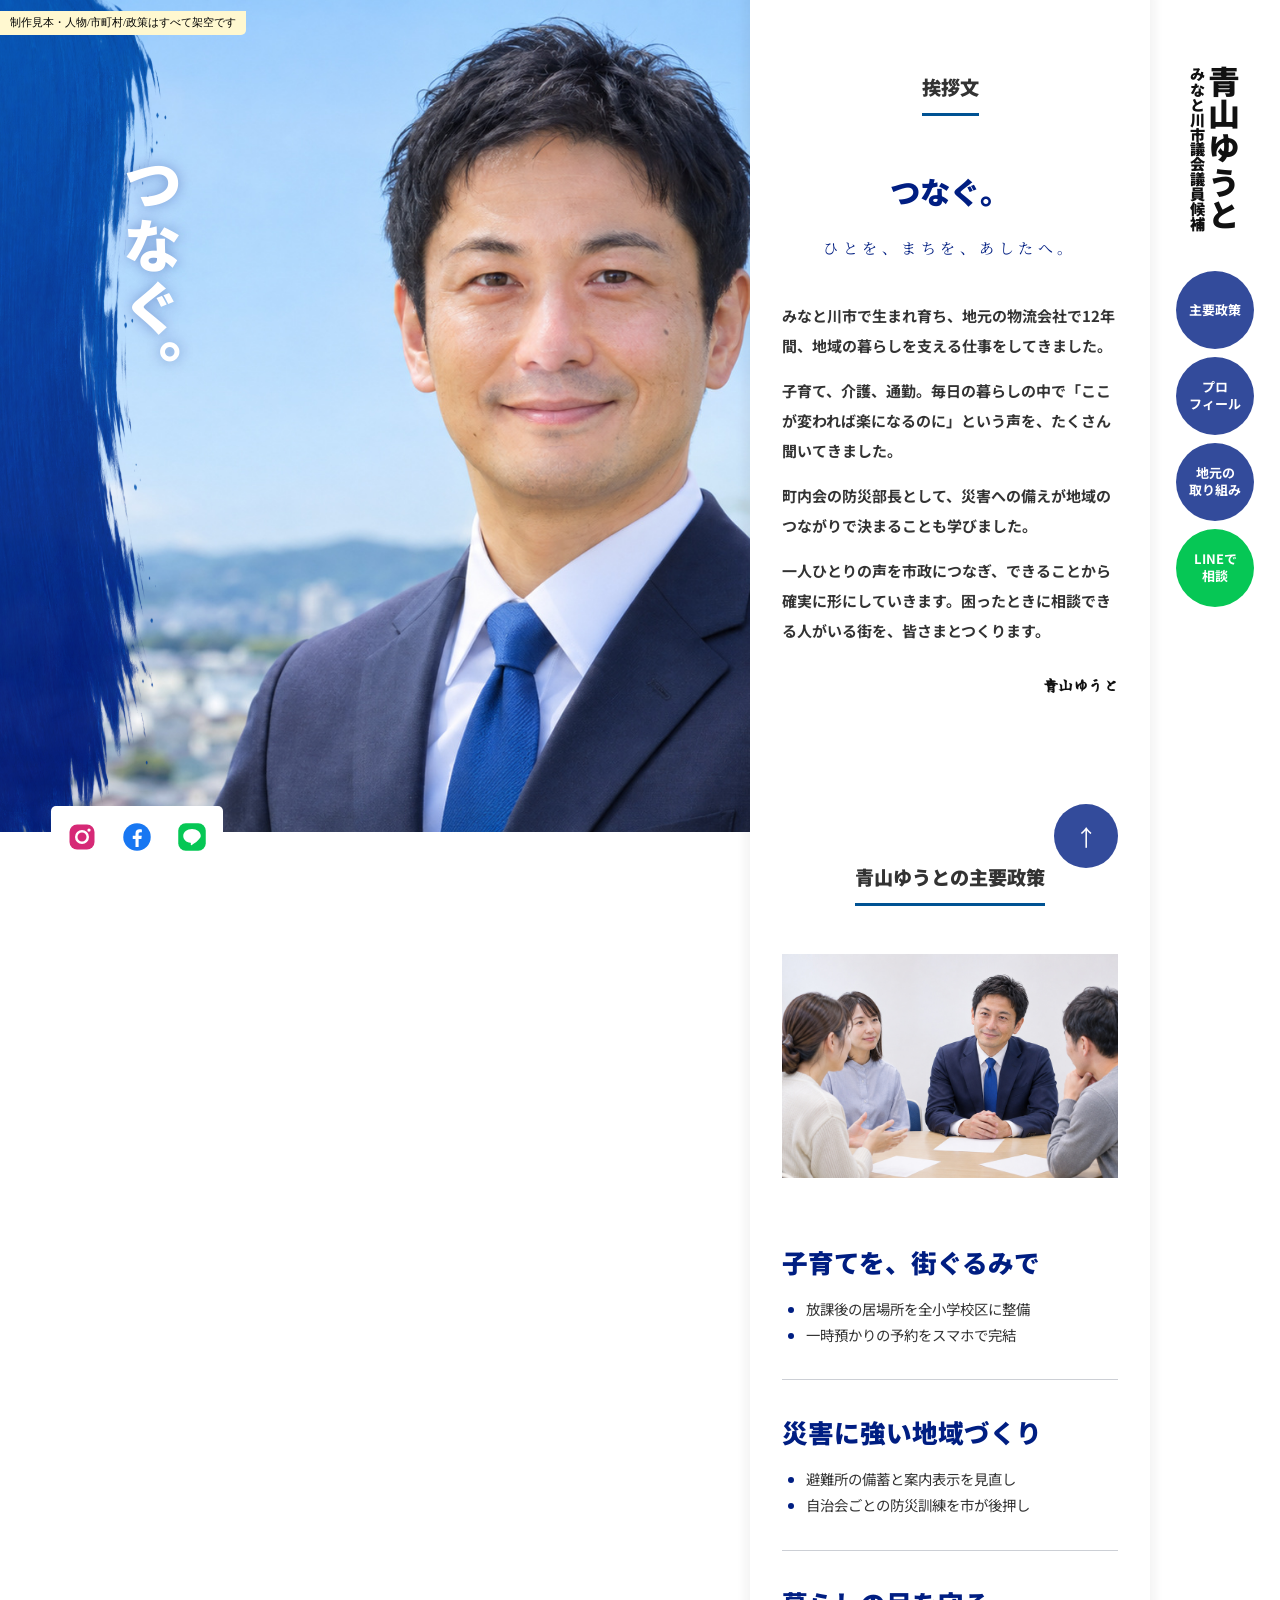
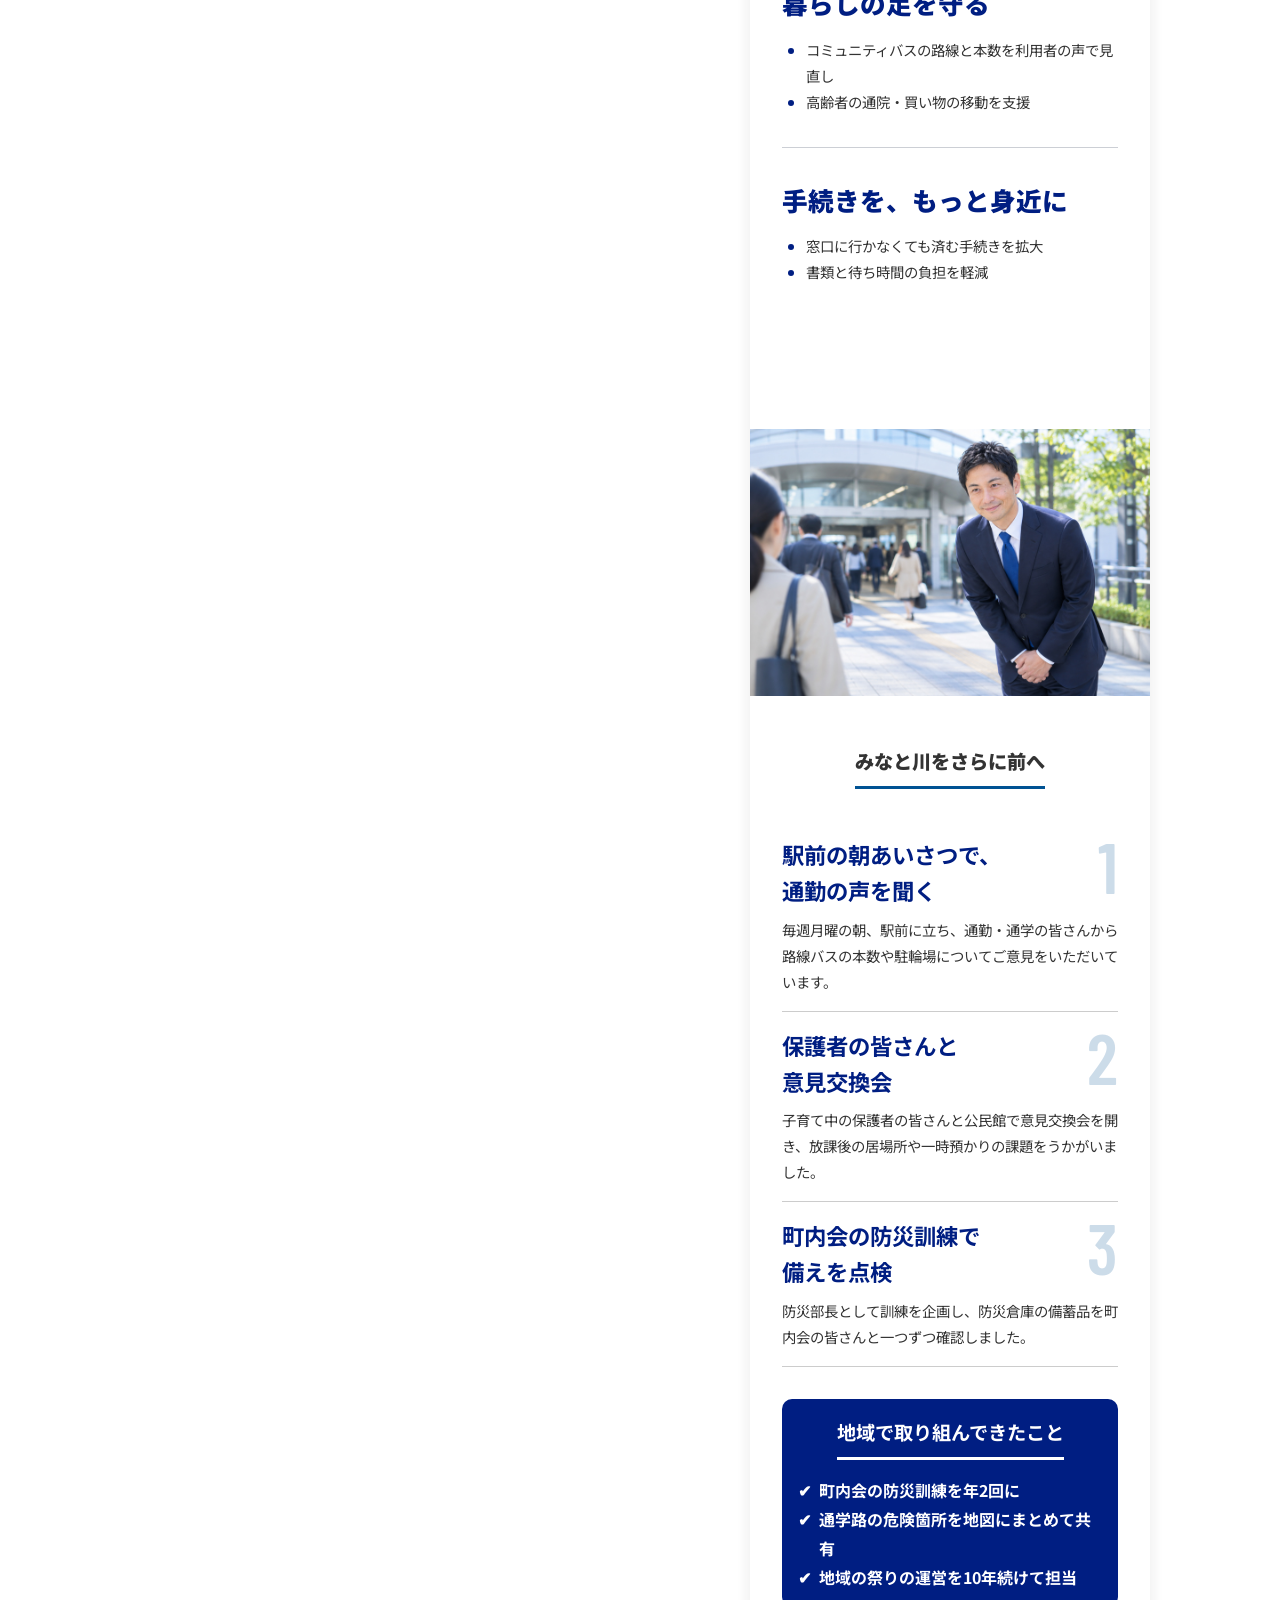
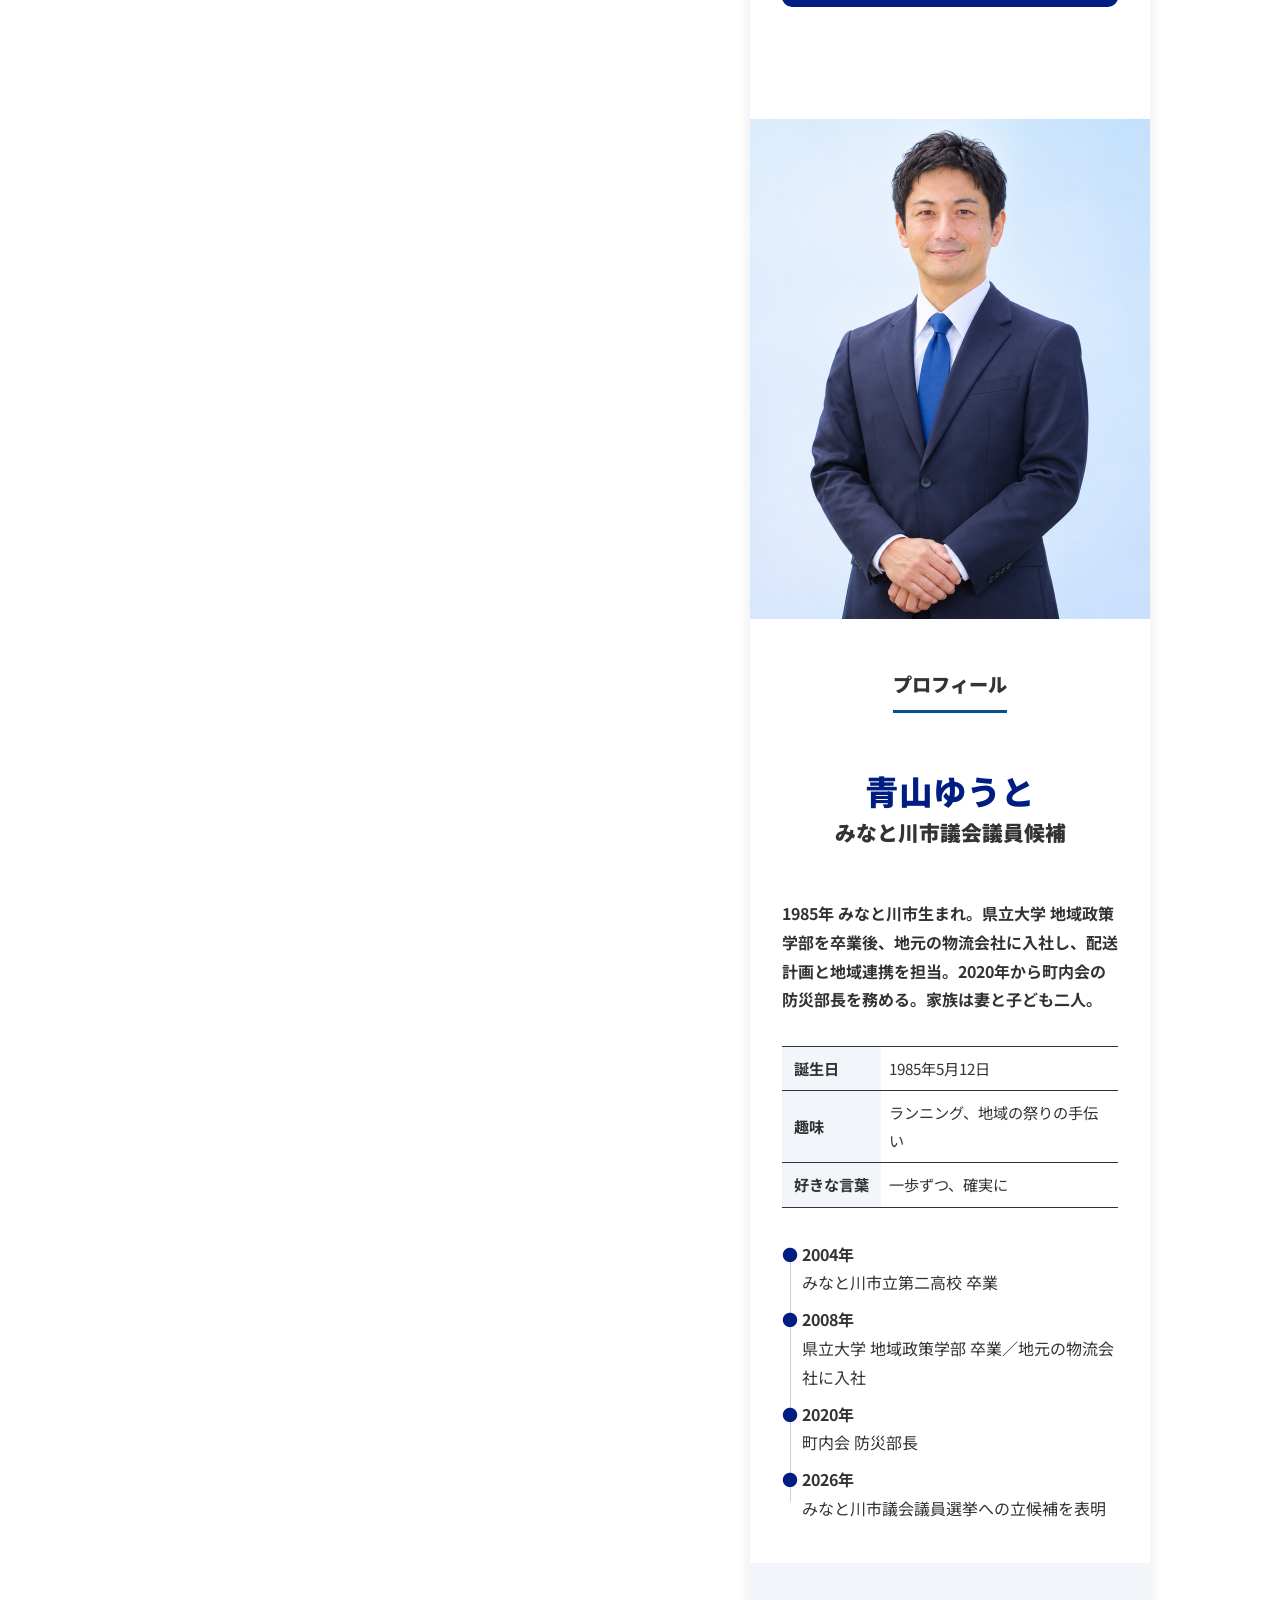
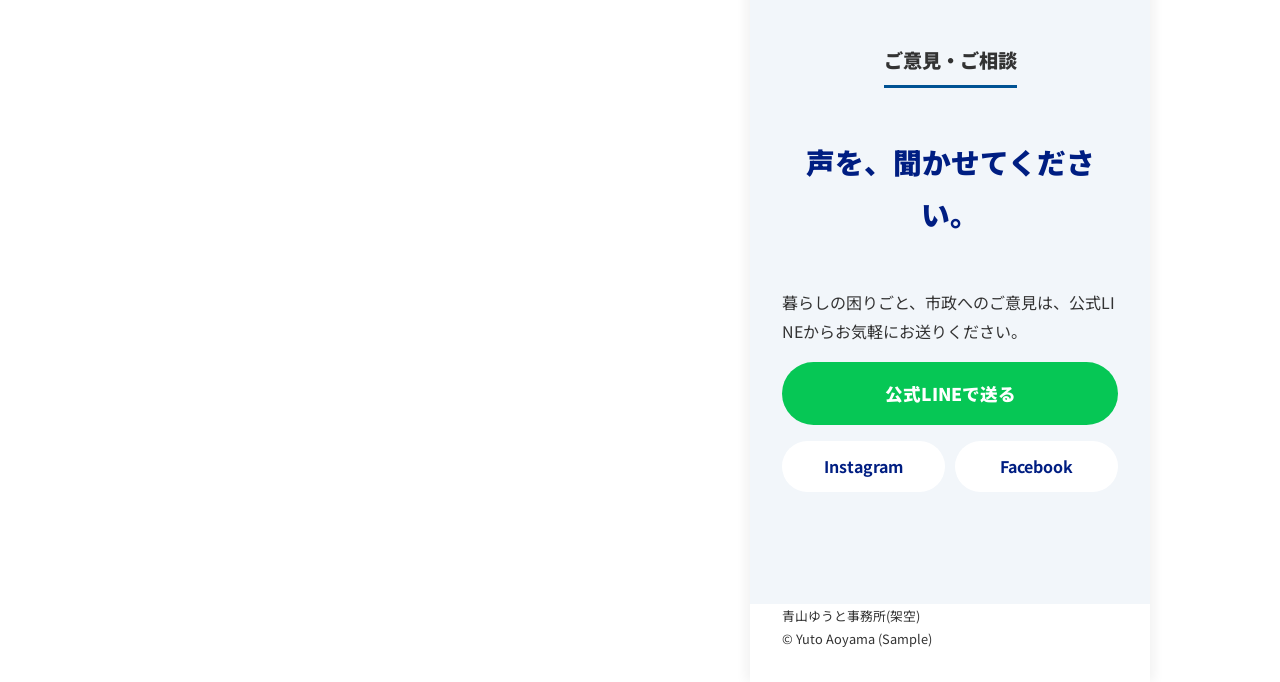
==== r/index.html @ 30dee4bd "Add files via upload" ====
<!doctype html>
<html lang="ja">
<head>
<meta charset="utf-8">
<meta name="viewport" content="width=device-width,initial-scale=1">
<title>青山ゆうと 公式サイト(制作見本)</title>
<link href="https://fonts.googleapis.com/css2?family=Barlow+Condensed:wght@600&family=Noto+Sans+JP:wght@400;700;900&family=Noto+Serif+JP:wght@700&family=Yuji+Syuku&display=swap" rel="stylesheet">
<style>
/* 参考サイトの実測値をそのまま使用 */
:root{--basecolor:rgba(0,30,130,1);--subcolor2:rgba(0,95,180,1);--line:#333;--text:#333}
html,body{margin:0;padding:0;scroll-behavior:smooth}
body *{box-sizing:border-box;position:relative;line-height:1.8}
img{max-width:100%;display:block;height:auto}
a{color:inherit;transition:.3s}
ul{padding-left:1.5rem}
ul li::marker{color:var(--basecolor)}
.sample{position:fixed;left:0;top:0;z-index:50;font-size:11px;background:#fff8d0;padding:2px 10px;border-radius:0 0 5px 0}
#container{width:100%;display:flex;flex-wrap:nowrap;font-family:"Noto Sans JP",sans-serif;color:var(--text);background:#fff;word-break:break-all}
/* 背景:写真+筆の跡+縦書きスローガン(固定) */
.bgbox{z-index:0;width:100%;height:100dvh;max-height:65vw;position:fixed;left:0;top:0;overflow:hidden;background:#fff}
.bgbox .photo{position:absolute;left:0;top:0;width:calc(100% - 530px);height:100%;overflow:hidden}
.bgbox .photo>img:first-child{width:100%;height:100%;object-fit:cover;object-position:70% 18%}
.bgbox .brush{position:absolute;left:-3%;top:-3%;height:106%;width:34%;max-width:none;object-fit:fill;opacity:.96}
.bgbox .brush2{left:auto;right:-14%;top:-10%;height:80%;transform:rotate(180deg);opacity:.9}
.bgbox .slogan{position:absolute;left:8%;top:18%;writing-mode:vertical-rl;color:#fff;font-weight:900;font-size:clamp(44px,4.6vw,72px);letter-spacing:.06em;line-height:1.1;text-shadow:0 0 14px rgba(0,30,130,.35)}
#site-header{width:calc(100% - 530px);height:100dvh;order:1}
.snsbt{position:fixed;bottom:2rem;left:4vw;background:#fff;padding:1rem;border-radius:5px;display:flex;gap:1rem 25px;align-items:center;z-index:5}
.snsbt a{display:block;width:30px;height:30px}
.snsbt a:hover{opacity:.6}
.snsbt svg{width:30px;height:30px;display:block}
/* 右の縦メニュー */
#menubox{width:130px;position:fixed;right:0;top:0;height:100%;z-index:10}
#mainmenu{display:flex;flex-direction:column;align-items:center;height:100%;padding:2rem 0 0}
#mainmenu h1{margin:2rem auto;display:flex;flex-direction:row-reverse;gap:2px;font-weight:900;color:#111}
#mainmenu h1 .nm{writing-mode:vertical-rl;font-size:2rem;letter-spacing:.04em;line-height:1}
#mainmenu h1 .pos{writing-mode:vertical-rl;font-size:.95rem;line-height:1.1;padding-top:2px}
#mainmenu ul{list-style:none;margin:0;padding:0 0 2rem}
#mainmenu li{margin-top:.5rem}
#mainmenu li a{display:flex;align-items:center;justify-content:center;text-align:center;border-radius:100px;color:#fff;text-decoration:none;background:rgba(0,30,130,.8);width:6em;height:6em;font-size:13px;font-weight:700;line-height:1.3}
#mainmenu li a:hover{background:rgba(1,60,147,1)}
#mainmenu li a.line{background:#06c755}
/* 中央の本文カラム */
#site-content{background:#fff;width:400px;order:2;box-shadow:5px 0 10px rgba(0,0,0,.05),-5px 0 10px rgba(0,0,0,.05);min-height:calc(100vh + 20px);margin:-10px 0;z-index:3}
section{padding:2rem}
section h1{border-bottom:3px solid #005293;display:block;width:fit-content;font-size:1.2rem;margin:3rem auto;padding:0 0 .5rem;text-align:center;font-weight:900}
section .catch{text-align:center;color:var(--basecolor);font-size:1.9rem;margin:3rem auto;font-weight:900}
section .catch span{font-size:1.3rem;color:var(--text);display:block;margin-top:-.5rem}
.subcatch{text-align:center;color:var(--basecolor);font-family:"Noto Serif JP",serif;letter-spacing:.3em;margin:-2rem auto 2.5rem;font-size:15px}
.message{font-weight:bold;font-size:1.1rem;line-height:2rem;margin:0 auto 3rem}
.message p{font-size:15px;line-height:2;margin:0 0 1em}
.sign{font-family:"Yuji Syuku",serif;font-size:2rem;text-align:right;color:#111;margin-top:1.5rem!important}
.policy h2{font-size:1.6rem;color:var(--basecolor);font-weight:900;text-align:left;margin:0;padding:2rem 0 0;border-top:1px solid rgba(2,17,46,.2);line-height:1.6}
.policy h2:first-of-type{border-top:none}
.policy ul{margin:.8rem 0 2rem}
.policy li{font-size:.9rem}
.fullimg{display:block;margin:5rem auto -2rem;z-index:5}
#area dl{margin:0}
#area dt{font-weight:bold;color:var(--basecolor);font-size:1.4rem;padding-right:3rem;line-height:1.6}
#area dt::before{position:absolute;font-size:4.5rem;font-family:"Barlow Condensed",sans-serif;font-weight:600;line-height:1;color:rgba(0,82,147,.2);right:0;top:-.5rem}
#area dt:nth-of-type(1)::before{content:'1'}#area dt:nth-of-type(2)::before{content:'2'}#area dt:nth-of-type(3)::before{content:'3'}
#area dd{margin:0 auto 1rem;padding:.5rem 0 1rem;border-bottom:1px solid #ccc;font-size:.9rem}
.ymbox{background:var(--basecolor);border-radius:10px;padding:1rem;color:#fff;margin-top:2rem}
.ymbox h2{border-bottom:3px solid #fff;margin:0 auto 1rem;padding:0 0 .5rem;width:fit-content;font-size:1.2rem}
.ymbox ul{list-style:none;margin:0;padding:0}
.ymbox li{font-weight:bold;display:flex;gap:.5rem}
.ymbox li::before{content:'✔';flex:none}
#profile .catch{font-size:2.1rem}
#profile .catch+p{font-weight:bold}
#profile table{margin:2rem auto;border-collapse:collapse;border-bottom:1px solid var(--line);width:100%}
#profile th,#profile td{padding:.5rem;border-top:1px solid var(--line);text-align:left;font-size:.95rem}
#profile th{padding:.5rem .75rem;background:rgba(0,82,147,.05);white-space:nowrap}
#profile dl{margin:0}
#profile dt,#profile dd{padding:0 0 0 1.25em;margin:0}
#profile dt{font-weight:bold}
#profile dd{padding-bottom:.5rem}
#profile dt::before{content:'●';position:absolute;color:var(--basecolor);left:0;top:0;z-index:5}
#profile dt::after,#profile dd::after{content:'';position:absolute;left:.5em;top:.5em;width:1px;height:100%;z-index:2;background:rgba(2,17,46,.2)}
#profile dd:last-of-type::after{display:none}
#contact{background:rgba(0,82,147,.05);margin-bottom:-6rem;padding-bottom:7rem}
#contact .catch{font-size:1.8rem}
.btn-line{display:block;text-align:center;background:#06c755;color:#fff;font-weight:900;text-decoration:none;border-radius:2rem;padding:1rem;font-size:1.1rem}
.sns2{display:flex;gap:10px;margin-top:1rem}
.sns2 a{flex:1;text-align:center;text-decoration:none;font-weight:bold;color:var(--basecolor);background:#fff;border-radius:2rem;padding:.7rem}
footer{padding:2rem;font-size:.8rem}
#pagetop{z-index:10;position:sticky;bottom:2rem;padding:0 2rem;text-align:right}
#pagetop a{width:4rem;height:4rem;display:inline-flex;align-items:center;justify-content:center;background:rgba(0,30,130,.8);border-radius:4rem;color:#fff;text-decoration:none;font-size:1.4rem}
#menubox2{display:none}
@media(max-width:860px){
  #site-header{display:none}
  #site-content{width:calc(100vw - 170px);margin:0 auto 0 0}
  #menubox{width:170px}
  .bgbox .photo{width:100%}
}
@media(max-width:560px){
  #container{display:block}
  #menubox{display:none}
  #menubox2{display:flex;position:absolute;top:0;left:0;width:100%;height:90px;background:#fff;z-index:40;justify-content:space-between;align-items:center;padding:0 1rem}
  #menubox2 .logo{font-weight:900;font-size:1.5rem;color:#111;line-height:1.1}
  #menubox2 .logo small{display:block;font-size:.7rem}
  #ocbt{width:70px;height:70px;border-radius:4rem;background:var(--basecolor);color:#fff;display:flex;flex-direction:column;align-items:center;justify-content:center;gap:4px;font-size:.6rem;text-decoration:none}
  #ocbt i{display:block;width:30px;height:4px;border-radius:3px;background:#fff}
  .bgbox{position:relative;height:100dvh;min-height:640px;max-height:180vw;padding-top:90px}
  .bgbox .photo{position:absolute;top:90px;width:100%;height:calc(100% - 90px)}
  .bgbox .photo>img:first-child{object-position:72% 20%}
  .bgbox .brush{width:44%}
  .bgbox .slogan{top:calc(90px + 6%);left:7%;font-size:56px}
  .snsbt{position:absolute;bottom:2rem;left:2rem;width:calc(100% - 4rem);justify-content:center}
  #site-content{width:100%;margin:0;box-shadow:none}
}
</style>
</head>
<body>
<p class="sample">制作見本・人物/市町村/政策はすべて架空です</p>
<div id="container">
  <div class="bgbox">
    <div class="photo">
      <img src="../img/hero.jpg" alt="">
      <img class="brush" src="../img/brush.png" alt="">
      <p class="slogan">つなぐ。</p>
    </div>
  </div>
  <header id="site-header">
    <div class="snsbt">
      <a href="#" aria-label="Instagram"><svg viewBox="0 0 24 24"><rect x="2" y="2" width="20" height="20" rx="6" fill="#d62976"/><circle cx="12" cy="12" r="4.6" fill="none" stroke="#fff" stroke-width="2"/><circle cx="17.6" cy="6.4" r="1.3" fill="#fff"/></svg></a>
      <a href="#" aria-label="Facebook"><svg viewBox="0 0 24 24"><circle cx="12" cy="12" r="11" fill="#1877f2"/><path d="M13.3 20v-6.4h2.2l.3-2.6h-2.5V9.5c0-.7.2-1.3 1.3-1.3h1.3V5.9c-.6-.1-1.3-.1-1.9-.1-1.9 0-3.2 1.2-3.2 3.3V11H8.6v2.6h2.2V20z" fill="#fff"/></svg></a>
      <a href="#" aria-label="LINE"><svg viewBox="0 0 24 24"><rect x="1" y="1" width="22" height="22" rx="6" fill="#06c755"/><path d="M12 5.5c-4 0-7 2.5-7 5.6 0 2.8 2.4 5.1 5.7 5.5.6.1.4.6.3 1.6 0 .3.3.5.6.3 2.6-1.5 5.4-3.6 6.6-5.5.5-.6.8-1.3.8-1.9 0-3.1-3-5.6-7-5.6z" fill="#fff"/></svg></a>
    </div>
  </header>
  <div id="menubox">
    <nav id="mainmenu">
      <h1><span class="nm">青山ゆうと</span><span class="pos">みなと川市議会議員候補</span></h1>
      <ul>
        <li><a href="#policy">主要政策</a></li>
        <li><a href="#profile">プロ<br>フィール</a></li>
        <li><a href="#area">地元の<br>取り組み</a></li>
        <li><a class="line" href="#contact">LINEで<br>相談</a></li>
      </ul>
    </nav>
  </div>
  <div id="menubox2"><p class="logo"><small>みなと川市議会議員候補</small>青山ゆうと</p><a id="ocbt" href="#policy"><i></i><i></i><i></i>メニュー</a></div>

  <div id="site-content">
    <main>
      <section id="message">
        <h1>挨拶文</h1>
        <p class="catch">つなぐ。</p>
        <p class="subcatch">ひとを、まちを、あしたへ。</p>
        <div class="message">
          <p>みなと川市で生まれ育ち、地元の物流会社で12年間、地域の暮らしを支える仕事をしてきました。</p>
          <p>子育て、介護、通勤。毎日の暮らしの中で「ここが変われば楽になるのに」という声を、たくさん聞いてきました。</p>
          <p>町内会の防災部長として、災害への備えが地域のつながりで決まることも学びました。</p>
          <p>一人ひとりの声を市政につなぎ、できることから確実に形にしていきます。困ったときに相談できる人がいる街を、皆さまとつくります。</p>
          <p class="sign">青山ゆうと</p>
        </div>
      </section>

      <section id="policy" class="policy">
        <h1>青山ゆうとの主要政策</h1>
        <img src="../img/act2.jpg" alt="">
        <div style="margin-top:2rem">
          <h2>子育てを、街ぐるみで</h2>
          <ul><li>放課後の居場所を全小学校区に整備</li><li>一時預かりの予約をスマホで完結</li></ul>
          <h2>災害に強い地域づくり</h2>
          <ul><li>避難所の備蓄と案内表示を見直し</li><li>自治会ごとの防災訓練を市が後押し</li></ul>
          <h2>暮らしの足を守る</h2>
          <ul><li>コミュニティバスの路線と本数を利用者の声で見直し</li><li>高齢者の通院・買い物の移動を支援</li></ul>
          <h2>手続きを、もっと身近に</h2>
          <ul><li>窓口に行かなくても済む手続きを拡大</li><li>書類と待ち時間の負担を軽減</li></ul>
        </div>
      </section>

      <div class="fullimg"><img src="../img/act1.jpg" alt=""></div>
      <section id="area">
        <h1>みなと川をさらに前へ</h1>
        <dl>
          <dt>駅前の朝あいさつで、<br>通勤の声を聞く</dt>
          <dd>毎週月曜の朝、駅前に立ち、通勤・通学の皆さんから路線バスの本数や駐輪場についてご意見をいただいています。</dd>
          <dt>保護者の皆さんと<br>意見交換会</dt>
          <dd>子育て中の保護者の皆さんと公民館で意見交換会を開き、放課後の居場所や一時預かりの課題をうかがいました。</dd>
          <dt>町内会の防災訓練で<br>備えを点検</dt>
          <dd>防災部長として訓練を企画し、防災倉庫の備蓄品を町内会の皆さんと一つずつ確認しました。</dd>
        </dl>
        <div class="ymbox">
          <h2>地域で取り組んできたこと</h2>
          <ul><li>町内会の防災訓練を年2回に</li><li>通学路の危険箇所を地図にまとめて共有</li><li>地域の祭りの運営を10年続けて担当</li></ul>
        </div>
      </section>

      <div class="fullimg"><img src="../img/profile.jpg" alt=""></div>
      <section id="profile">
        <h1>プロフィール</h1>
        <p class="catch">青山ゆうと<span>みなと川市議会議員候補</span></p>
        <p>1985年 みなと川市生まれ。県立大学 地域政策学部を卒業後、地元の物流会社に入社し、配送計画と地域連携を担当。2020年から町内会の防災部長を務める。家族は妻と子ども二人。</p>
        <table>
          <tr><th>誕生日</th><td>1985年5月12日</td></tr>
          <tr><th>趣味</th><td>ランニング、地域の祭りの手伝い</td></tr>
          <tr><th>好きな言葉</th><td>一歩ずつ、確実に</td></tr>
        </table>
        <dl>
          <dt>2004年</dt><dd>みなと川市立第二高校 卒業</dd>
          <dt>2008年</dt><dd>県立大学 地域政策学部 卒業／地元の物流会社に入社</dd>
          <dt>2020年</dt><dd>町内会 防災部長</dd>
          <dt>2026年</dt><dd>みなと川市議会議員選挙への立候補を表明</dd>
        </dl>
      </section>

      <section id="contact">
        <h1>ご意見・ご相談</h1>
        <p class="catch">声を、聞かせてください。</p>
        <p>暮らしの困りごと、市政へのご意見は、公式LINEからお気軽にお送りください。</p>
        <a class="btn-line" href="#">公式LINEで送る</a>
        <div class="sns2"><a href="#">Instagram</a><a href="#">Facebook</a></div>
      </section>
    </main>
    <div id="pagetop"><a href="#container" aria-label="ページの先頭へ">↑</a></div>
    <footer>青山ゆうと事務所(架空)<br>© Yuto Aoyama (Sample)</footer>
  </div>
</div>
</body>
</html>
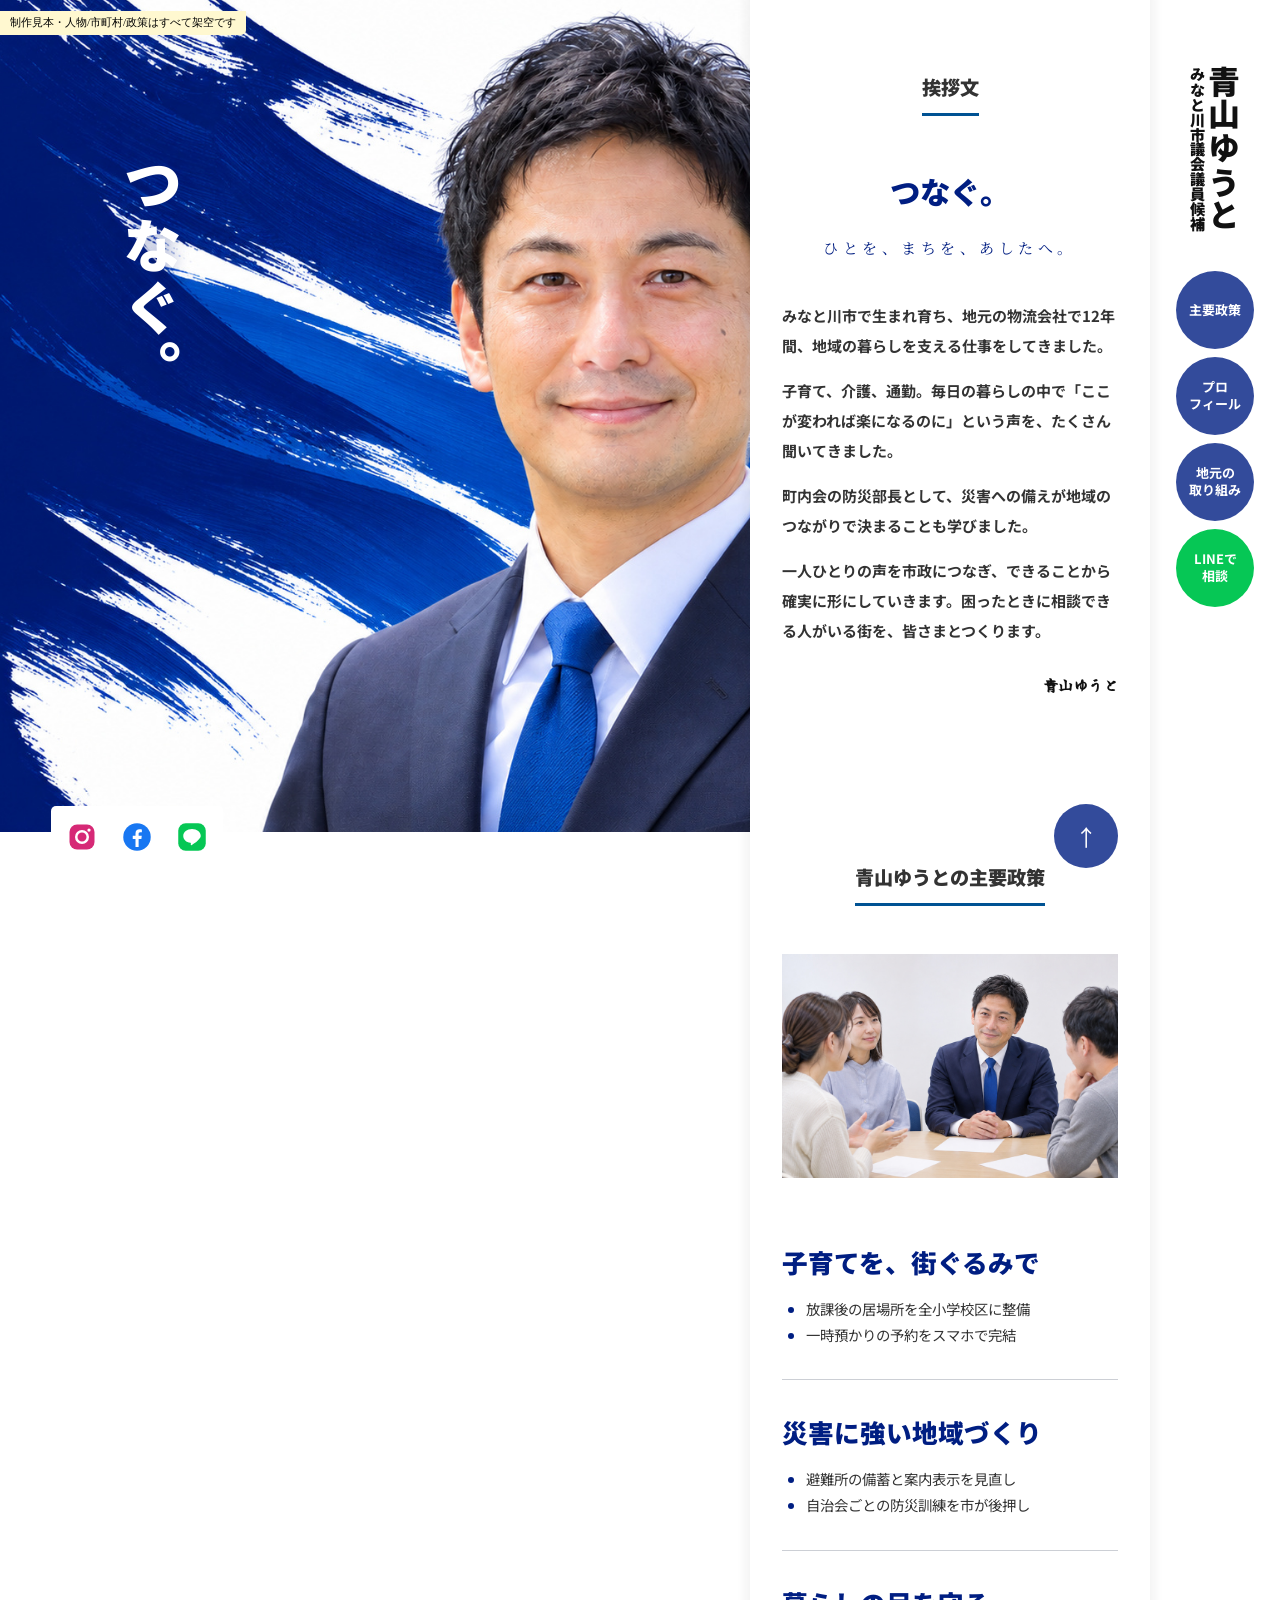
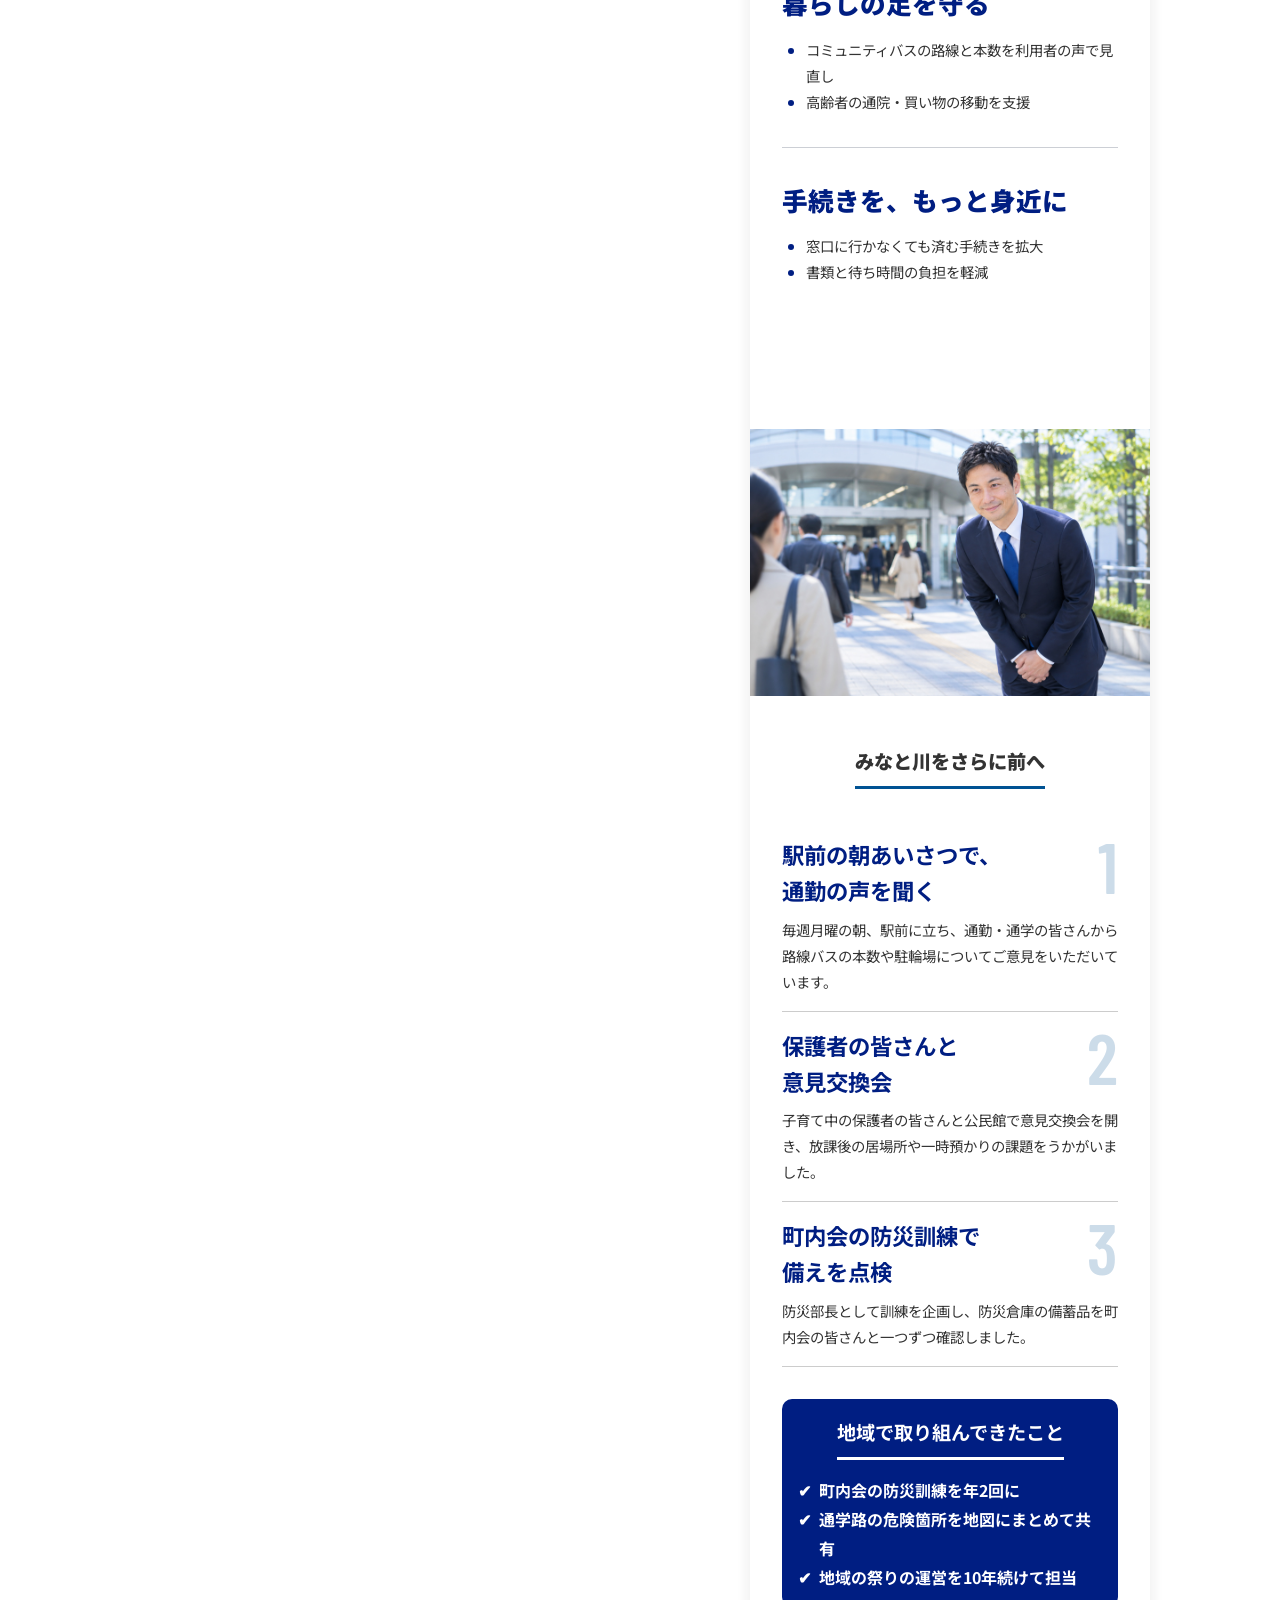
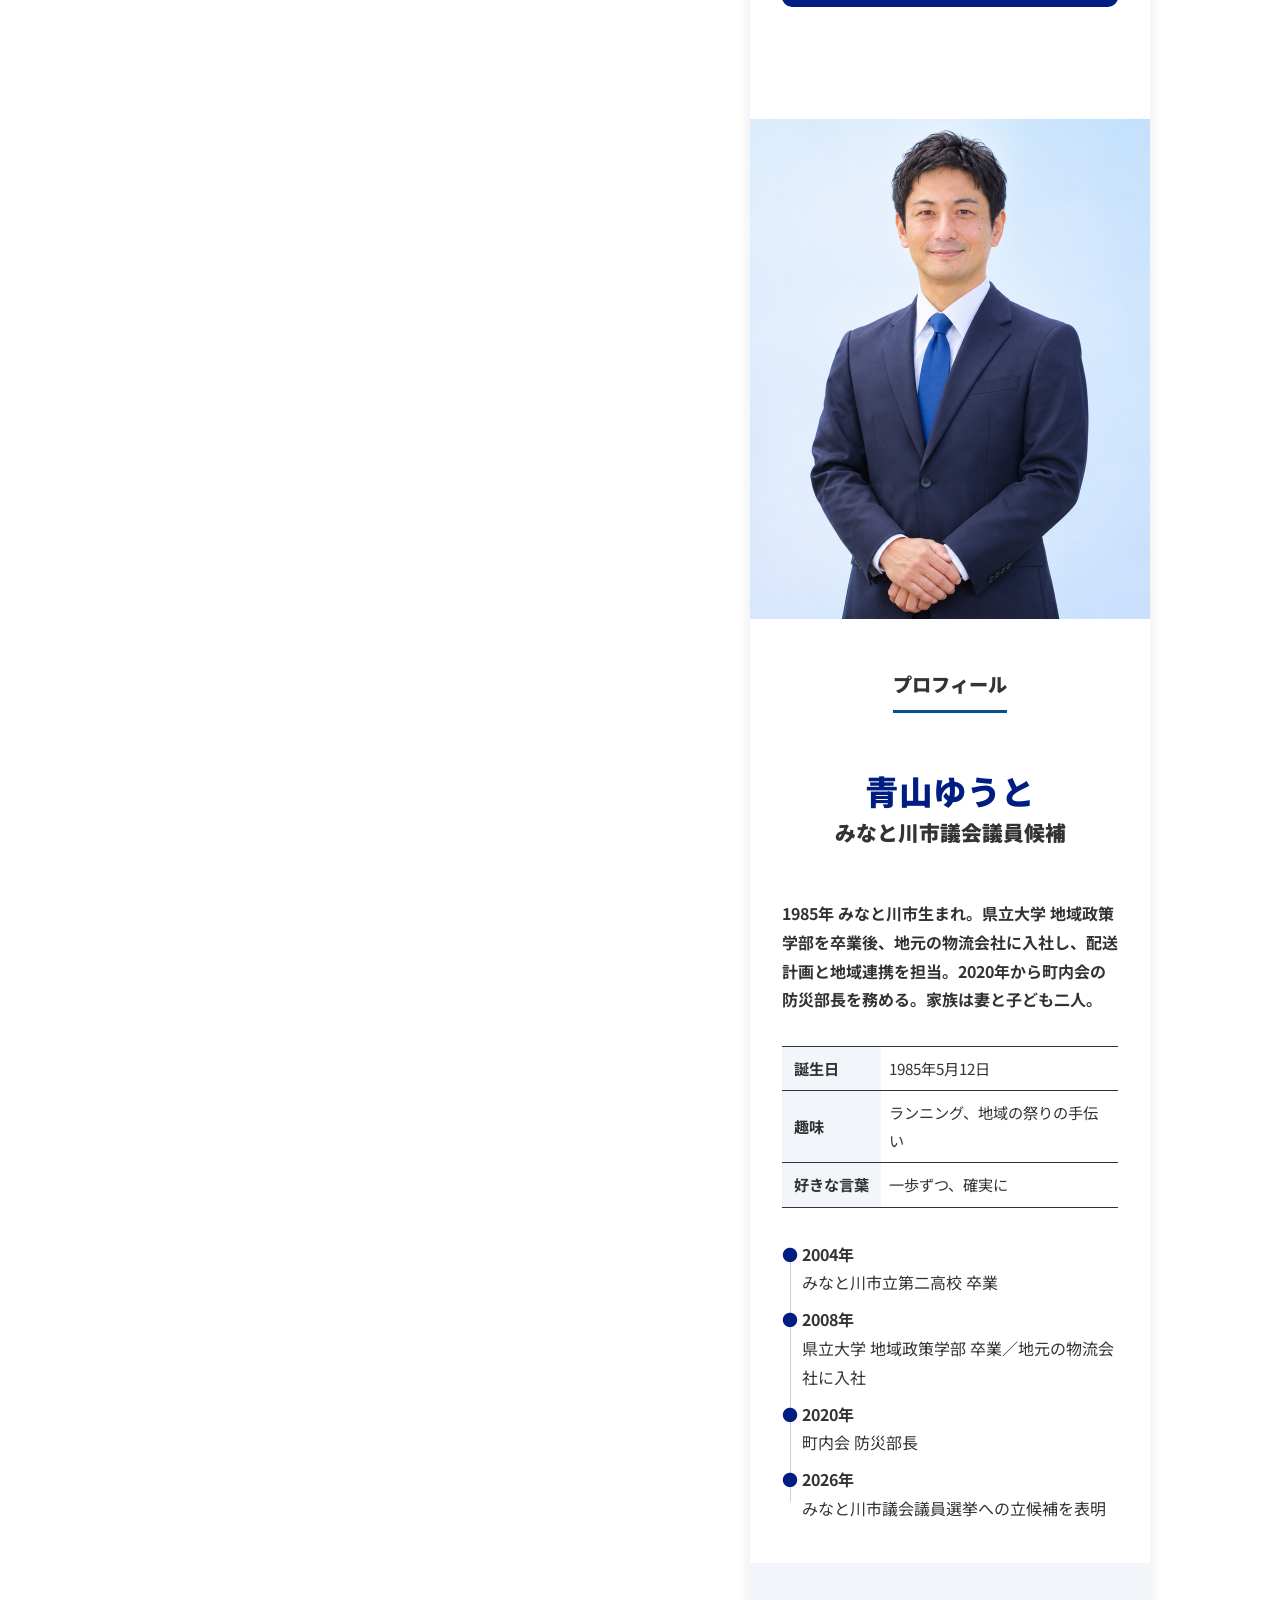
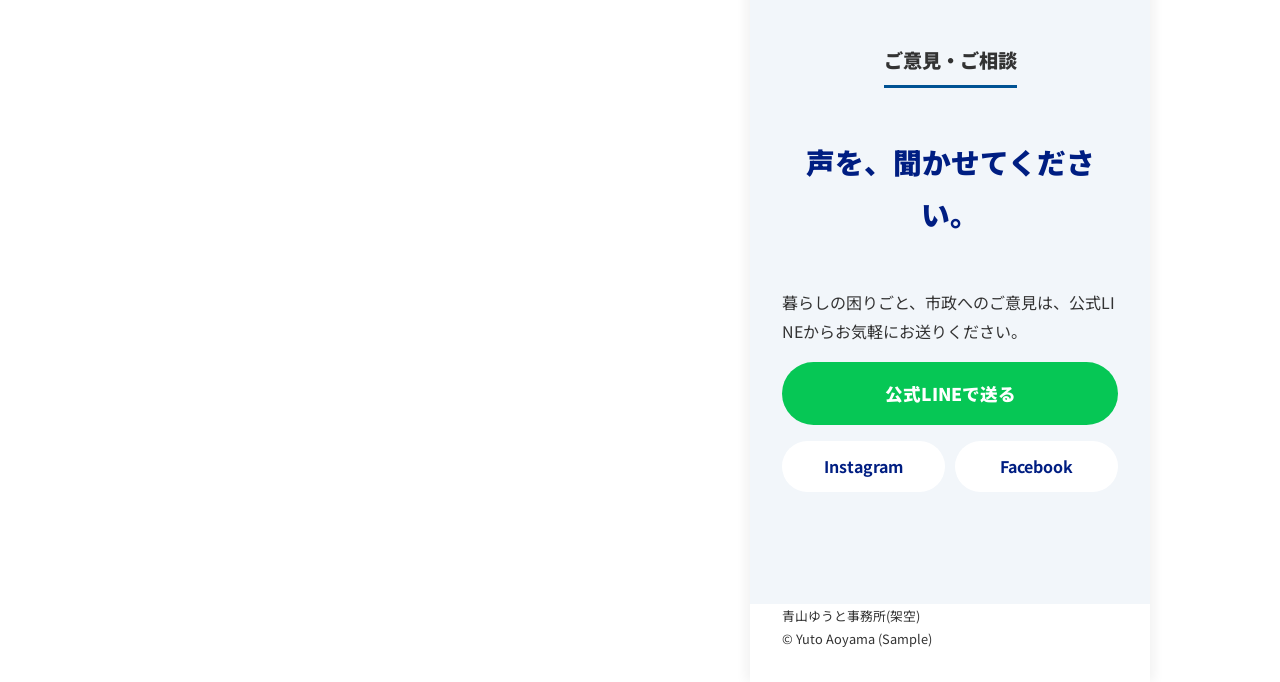
==== commit db76d6a1: "Add files via upload" ====
--- a/r/index.html
+++ b/r/index.html
@@ -1,220 +1,219 @@
-<!doctype html>
-<html lang="ja">
-<head>
-<meta charset="utf-8">
-<meta name="viewport" content="width=device-width,initial-scale=1">
-<title>青山ゆうと 公式サイト(制作見本)</title>
-<link href="https://fonts.googleapis.com/css2?family=Barlow+Condensed:wght@600&family=Noto+Sans+JP:wght@400;700;900&family=Noto+Serif+JP:wght@700&family=Yuji+Syuku&display=swap" rel="stylesheet">
-<style>
-/* 参考サイトの実測値をそのまま使用 */
-:root{--basecolor:rgba(0,30,130,1);--subcolor2:rgba(0,95,180,1);--line:#333;--text:#333}
-html,body{margin:0;padding:0;scroll-behavior:smooth}
-body *{box-sizing:border-box;position:relative;line-height:1.8}
-img{max-width:100%;display:block;height:auto}
-a{color:inherit;transition:.3s}
-ul{padding-left:1.5rem}
-ul li::marker{color:var(--basecolor)}
-.sample{position:fixed;left:0;top:0;z-index:50;font-size:11px;background:#fff8d0;padding:2px 10px;border-radius:0 0 5px 0}
-#container{width:100%;display:flex;flex-wrap:nowrap;font-family:"Noto Sans JP",sans-serif;color:var(--text);background:#fff;word-break:break-all}
-/* 背景:写真+筆の跡+縦書きスローガン(固定) */
-.bgbox{z-index:0;width:100%;height:100dvh;max-height:65vw;position:fixed;left:0;top:0;overflow:hidden;background:#fff}
-.bgbox .photo{position:absolute;left:0;top:0;width:calc(100% - 530px);height:100%;overflow:hidden}
-.bgbox .photo>img:first-child{width:100%;height:100%;object-fit:cover;object-position:70% 18%}
-.bgbox .brush{position:absolute;left:-3%;top:-3%;height:106%;width:34%;max-width:none;object-fit:fill;opacity:.96}
-.bgbox .brush2{left:auto;right:-14%;top:-10%;height:80%;transform:rotate(180deg);opacity:.9}
-.bgbox .slogan{position:absolute;left:8%;top:18%;writing-mode:vertical-rl;color:#fff;font-weight:900;font-size:clamp(44px,4.6vw,72px);letter-spacing:.06em;line-height:1.1;text-shadow:0 0 14px rgba(0,30,130,.35)}
-#site-header{width:calc(100% - 530px);height:100dvh;order:1}
-.snsbt{position:fixed;bottom:2rem;left:4vw;background:#fff;padding:1rem;border-radius:5px;display:flex;gap:1rem 25px;align-items:center;z-index:5}
-.snsbt a{display:block;width:30px;height:30px}
-.snsbt a:hover{opacity:.6}
-.snsbt svg{width:30px;height:30px;display:block}
-/* 右の縦メニュー */
-#menubox{width:130px;position:fixed;right:0;top:0;height:100%;z-index:10}
-#mainmenu{display:flex;flex-direction:column;align-items:center;height:100%;padding:2rem 0 0}
-#mainmenu h1{margin:2rem auto;display:flex;flex-direction:row-reverse;gap:2px;font-weight:900;color:#111}
-#mainmenu h1 .nm{writing-mode:vertical-rl;font-size:2rem;letter-spacing:.04em;line-height:1}
-#mainmenu h1 .pos{writing-mode:vertical-rl;font-size:.95rem;line-height:1.1;padding-top:2px}
-#mainmenu ul{list-style:none;margin:0;padding:0 0 2rem}
-#mainmenu li{margin-top:.5rem}
-#mainmenu li a{display:flex;align-items:center;justify-content:center;text-align:center;border-radius:100px;color:#fff;text-decoration:none;background:rgba(0,30,130,.8);width:6em;height:6em;font-size:13px;font-weight:700;line-height:1.3}
-#mainmenu li a:hover{background:rgba(1,60,147,1)}
-#mainmenu li a.line{background:#06c755}
-/* 中央の本文カラム */
-#site-content{background:#fff;width:400px;order:2;box-shadow:5px 0 10px rgba(0,0,0,.05),-5px 0 10px rgba(0,0,0,.05);min-height:calc(100vh + 20px);margin:-10px 0;z-index:3}
-section{padding:2rem}
-section h1{border-bottom:3px solid #005293;display:block;width:fit-content;font-size:1.2rem;margin:3rem auto;padding:0 0 .5rem;text-align:center;font-weight:900}
-section .catch{text-align:center;color:var(--basecolor);font-size:1.9rem;margin:3rem auto;font-weight:900}
-section .catch span{font-size:1.3rem;color:var(--text);display:block;margin-top:-.5rem}
-.subcatch{text-align:center;color:var(--basecolor);font-family:"Noto Serif JP",serif;letter-spacing:.3em;margin:-2rem auto 2.5rem;font-size:15px}
-.message{font-weight:bold;font-size:1.1rem;line-height:2rem;margin:0 auto 3rem}
-.message p{font-size:15px;line-height:2;margin:0 0 1em}
-.sign{font-family:"Yuji Syuku",serif;font-size:2rem;text-align:right;color:#111;margin-top:1.5rem!important}
-.policy h2{font-size:1.6rem;color:var(--basecolor);font-weight:900;text-align:left;margin:0;padding:2rem 0 0;border-top:1px solid rgba(2,17,46,.2);line-height:1.6}
-.policy h2:first-of-type{border-top:none}
-.policy ul{margin:.8rem 0 2rem}
-.policy li{font-size:.9rem}
-.fullimg{display:block;margin:5rem auto -2rem;z-index:5}
-#area dl{margin:0}
-#area dt{font-weight:bold;color:var(--basecolor);font-size:1.4rem;padding-right:3rem;line-height:1.6}
-#area dt::before{position:absolute;font-size:4.5rem;font-family:"Barlow Condensed",sans-serif;font-weight:600;line-height:1;color:rgba(0,82,147,.2);right:0;top:-.5rem}
-#area dt:nth-of-type(1)::before{content:'1'}#area dt:nth-of-type(2)::before{content:'2'}#area dt:nth-of-type(3)::before{content:'3'}
-#area dd{margin:0 auto 1rem;padding:.5rem 0 1rem;border-bottom:1px solid #ccc;font-size:.9rem}
-.ymbox{background:var(--basecolor);border-radius:10px;padding:1rem;color:#fff;margin-top:2rem}
-.ymbox h2{border-bottom:3px solid #fff;margin:0 auto 1rem;padding:0 0 .5rem;width:fit-content;font-size:1.2rem}
-.ymbox ul{list-style:none;margin:0;padding:0}
-.ymbox li{font-weight:bold;display:flex;gap:.5rem}
-.ymbox li::before{content:'✔';flex:none}
-#profile .catch{font-size:2.1rem}
-#profile .catch+p{font-weight:bold}
-#profile table{margin:2rem auto;border-collapse:collapse;border-bottom:1px solid var(--line);width:100%}
-#profile th,#profile td{padding:.5rem;border-top:1px solid var(--line);text-align:left;font-size:.95rem}
-#profile th{padding:.5rem .75rem;background:rgba(0,82,147,.05);white-space:nowrap}
-#profile dl{margin:0}
-#profile dt,#profile dd{padding:0 0 0 1.25em;margin:0}
-#profile dt{font-weight:bold}
-#profile dd{padding-bottom:.5rem}
-#profile dt::before{content:'●';position:absolute;color:var(--basecolor);left:0;top:0;z-index:5}
-#profile dt::after,#profile dd::after{content:'';position:absolute;left:.5em;top:.5em;width:1px;height:100%;z-index:2;background:rgba(2,17,46,.2)}
-#profile dd:last-of-type::after{display:none}
-#contact{background:rgba(0,82,147,.05);margin-bottom:-6rem;padding-bottom:7rem}
-#contact .catch{font-size:1.8rem}
-.btn-line{display:block;text-align:center;background:#06c755;color:#fff;font-weight:900;text-decoration:none;border-radius:2rem;padding:1rem;font-size:1.1rem}
-.sns2{display:flex;gap:10px;margin-top:1rem}
-.sns2 a{flex:1;text-align:center;text-decoration:none;font-weight:bold;color:var(--basecolor);background:#fff;border-radius:2rem;padding:.7rem}
-footer{padding:2rem;font-size:.8rem}
-#pagetop{z-index:10;position:sticky;bottom:2rem;padding:0 2rem;text-align:right}
-#pagetop a{width:4rem;height:4rem;display:inline-flex;align-items:center;justify-content:center;background:rgba(0,30,130,.8);border-radius:4rem;color:#fff;text-decoration:none;font-size:1.4rem}
-#menubox2{display:none}
-@media(max-width:860px){
-  #site-header{display:none}
-  #site-content{width:calc(100vw - 170px);margin:0 auto 0 0}
-  #menubox{width:170px}
-  .bgbox .photo{width:100%}
-}
-@media(max-width:560px){
-  #container{display:block}
-  #menubox{display:none}
-  #menubox2{display:flex;position:absolute;top:0;left:0;width:100%;height:90px;background:#fff;z-index:40;justify-content:space-between;align-items:center;padding:0 1rem}
-  #menubox2 .logo{font-weight:900;font-size:1.5rem;color:#111;line-height:1.1}
-  #menubox2 .logo small{display:block;font-size:.7rem}
-  #ocbt{width:70px;height:70px;border-radius:4rem;background:var(--basecolor);color:#fff;display:flex;flex-direction:column;align-items:center;justify-content:center;gap:4px;font-size:.6rem;text-decoration:none}
-  #ocbt i{display:block;width:30px;height:4px;border-radius:3px;background:#fff}
-  .bgbox{position:relative;height:100dvh;min-height:640px;max-height:180vw;padding-top:90px}
-  .bgbox .photo{position:absolute;top:90px;width:100%;height:calc(100% - 90px)}
-  .bgbox .photo>img:first-child{object-position:72% 20%}
-  .bgbox .brush{width:44%}
-  .bgbox .slogan{top:calc(90px + 6%);left:7%;font-size:56px}
-  .snsbt{position:absolute;bottom:2rem;left:2rem;width:calc(100% - 4rem);justify-content:center}
-  #site-content{width:100%;margin:0;box-shadow:none}
-}
-</style>
-</head>
-<body>
-<p class="sample">制作見本・人物/市町村/政策はすべて架空です</p>
-<div id="container">
-  <div class="bgbox">
-    <div class="photo">
-      <img src="../img/hero.jpg" alt="">
-      <img class="brush" src="../img/brush.png" alt="">
-      <p class="slogan">つなぐ。</p>
-    </div>
-  </div>
-  <header id="site-header">
-    <div class="snsbt">
-      <a href="#" aria-label="Instagram"><svg viewBox="0 0 24 24"><rect x="2" y="2" width="20" height="20" rx="6" fill="#d62976"/><circle cx="12" cy="12" r="4.6" fill="none" stroke="#fff" stroke-width="2"/><circle cx="17.6" cy="6.4" r="1.3" fill="#fff"/></svg></a>
-      <a href="#" aria-label="Facebook"><svg viewBox="0 0 24 24"><circle cx="12" cy="12" r="11" fill="#1877f2"/><path d="M13.3 20v-6.4h2.2l.3-2.6h-2.5V9.5c0-.7.2-1.3 1.3-1.3h1.3V5.9c-.6-.1-1.3-.1-1.9-.1-1.9 0-3.2 1.2-3.2 3.3V11H8.6v2.6h2.2V20z" fill="#fff"/></svg></a>
-      <a href="#" aria-label="LINE"><svg viewBox="0 0 24 24"><rect x="1" y="1" width="22" height="22" rx="6" fill="#06c755"/><path d="M12 5.5c-4 0-7 2.5-7 5.6 0 2.8 2.4 5.1 5.7 5.5.6.1.4.6.3 1.6 0 .3.3.5.6.3 2.6-1.5 5.4-3.6 6.6-5.5.5-.6.8-1.3.8-1.9 0-3.1-3-5.6-7-5.6z" fill="#fff"/></svg></a>
-    </div>
-  </header>
-  <div id="menubox">
-    <nav id="mainmenu">
-      <h1><span class="nm">青山ゆうと</span><span class="pos">みなと川市議会議員候補</span></h1>
-      <ul>
-        <li><a href="#policy">主要政策</a></li>
-        <li><a href="#profile">プロ<br>フィール</a></li>
-        <li><a href="#area">地元の<br>取り組み</a></li>
-        <li><a class="line" href="#contact">LINEで<br>相談</a></li>
-      </ul>
-    </nav>
-  </div>
-  <div id="menubox2"><p class="logo"><small>みなと川市議会議員候補</small>青山ゆうと</p><a id="ocbt" href="#policy"><i></i><i></i><i></i>メニュー</a></div>
-
-  <div id="site-content">
-    <main>
-      <section id="message">
-        <h1>挨拶文</h1>
-        <p class="catch">つなぐ。</p>
-        <p class="subcatch">ひとを、まちを、あしたへ。</p>
-        <div class="message">
-          <p>みなと川市で生まれ育ち、地元の物流会社で12年間、地域の暮らしを支える仕事をしてきました。</p>
-          <p>子育て、介護、通勤。毎日の暮らしの中で「ここが変われば楽になるのに」という声を、たくさん聞いてきました。</p>
-          <p>町内会の防災部長として、災害への備えが地域のつながりで決まることも学びました。</p>
-          <p>一人ひとりの声を市政につなぎ、できることから確実に形にしていきます。困ったときに相談できる人がいる街を、皆さまとつくります。</p>
-          <p class="sign">青山ゆうと</p>
-        </div>
-      </section>
-
-      <section id="policy" class="policy">
-        <h1>青山ゆうとの主要政策</h1>
-        <img src="../img/act2.jpg" alt="">
-        <div style="margin-top:2rem">
-          <h2>子育てを、街ぐるみで</h2>
-          <ul><li>放課後の居場所を全小学校区に整備</li><li>一時預かりの予約をスマホで完結</li></ul>
-          <h2>災害に強い地域づくり</h2>
-          <ul><li>避難所の備蓄と案内表示を見直し</li><li>自治会ごとの防災訓練を市が後押し</li></ul>
-          <h2>暮らしの足を守る</h2>
-          <ul><li>コミュニティバスの路線と本数を利用者の声で見直し</li><li>高齢者の通院・買い物の移動を支援</li></ul>
-          <h2>手続きを、もっと身近に</h2>
-          <ul><li>窓口に行かなくても済む手続きを拡大</li><li>書類と待ち時間の負担を軽減</li></ul>
-        </div>
-      </section>
-
-      <div class="fullimg"><img src="../img/act1.jpg" alt=""></div>
-      <section id="area">
-        <h1>みなと川をさらに前へ</h1>
-        <dl>
-          <dt>駅前の朝あいさつで、<br>通勤の声を聞く</dt>
-          <dd>毎週月曜の朝、駅前に立ち、通勤・通学の皆さんから路線バスの本数や駐輪場についてご意見をいただいています。</dd>
-          <dt>保護者の皆さんと<br>意見交換会</dt>
-          <dd>子育て中の保護者の皆さんと公民館で意見交換会を開き、放課後の居場所や一時預かりの課題をうかがいました。</dd>
-          <dt>町内会の防災訓練で<br>備えを点検</dt>
-          <dd>防災部長として訓練を企画し、防災倉庫の備蓄品を町内会の皆さんと一つずつ確認しました。</dd>
-        </dl>
-        <div class="ymbox">
-          <h2>地域で取り組んできたこと</h2>
-          <ul><li>町内会の防災訓練を年2回に</li><li>通学路の危険箇所を地図にまとめて共有</li><li>地域の祭りの運営を10年続けて担当</li></ul>
-        </div>
-      </section>
-
-      <div class="fullimg"><img src="../img/profile.jpg" alt=""></div>
-      <section id="profile">
-        <h1>プロフィール</h1>
-        <p class="catch">青山ゆうと<span>みなと川市議会議員候補</span></p>
-        <p>1985年 みなと川市生まれ。県立大学 地域政策学部を卒業後、地元の物流会社に入社し、配送計画と地域連携を担当。2020年から町内会の防災部長を務める。家族は妻と子ども二人。</p>
-        <table>
-          <tr><th>誕生日</th><td>1985年5月12日</td></tr>
-          <tr><th>趣味</th><td>ランニング、地域の祭りの手伝い</td></tr>
-          <tr><th>好きな言葉</th><td>一歩ずつ、確実に</td></tr>
-        </table>
-        <dl>
-          <dt>2004年</dt><dd>みなと川市立第二高校 卒業</dd>
-          <dt>2008年</dt><dd>県立大学 地域政策学部 卒業／地元の物流会社に入社</dd>
-          <dt>2020年</dt><dd>町内会 防災部長</dd>
-          <dt>2026年</dt><dd>みなと川市議会議員選挙への立候補を表明</dd>
-        </dl>
-      </section>
-
-      <section id="contact">
-        <h1>ご意見・ご相談</h1>
-        <p class="catch">声を、聞かせてください。</p>
-        <p>暮らしの困りごと、市政へのご意見は、公式LINEからお気軽にお送りください。</p>
-        <a class="btn-line" href="#">公式LINEで送る</a>
-        <div class="sns2"><a href="#">Instagram</a><a href="#">Facebook</a></div>
-      </section>
-    </main>
-    <div id="pagetop"><a href="#container" aria-label="ページの先頭へ">↑</a></div>
-    <footer>青山ゆうと事務所(架空)<br>© Yuto Aoyama (Sample)</footer>
-  </div>
-</div>
-</body>
-</html>
+<!doctype html>
+<html lang="ja">
+<head>
+<meta charset="utf-8">
+<meta name="viewport" content="width=device-width,initial-scale=1">
+<title>青山ゆうと 公式サイト(制作見本)</title>
+<link href="https://fonts.googleapis.com/css2?family=Barlow+Condensed:wght@600&family=Noto+Sans+JP:wght@400;700;900&family=Noto+Serif+JP:wght@700&family=Yuji+Syuku&display=swap" rel="stylesheet">
+<style>
+/* 参考サイトの実測値をそのまま使用 */
+:root{--basecolor:rgba(0,30,130,1);--subcolor2:rgba(0,95,180,1);--line:#333;--text:#333}
+html,body{margin:0;padding:0;scroll-behavior:smooth}
+body *{box-sizing:border-box;position:relative;line-height:1.8}
+img{max-width:100%;display:block;height:auto}
+a{color:inherit;transition:.3s}
+ul{padding-left:1.5rem}
+ul li::marker{color:var(--basecolor)}
+.sample{position:fixed;left:0;top:0;z-index:50;font-size:11px;background:#fff8d0;padding:2px 10px;border-radius:0 0 5px 0}
+#container{width:100%;display:flex;flex-wrap:nowrap;font-family:"Noto Sans JP",sans-serif;color:var(--text);background:#fff;word-break:break-all}
+/* 背景:写真+筆の跡+縦書きスローガン(固定) */
+.bgbox{z-index:0;width:100%;height:100dvh;max-height:65vw;position:fixed;left:0;top:0;overflow:hidden;background:#fff}
+.bgbox .photo{position:absolute;left:0;top:0;width:calc(100% - 530px);height:100%;overflow:hidden}
+.bgbox .photo picture,.bgbox .photo .main{display:block;width:100%;height:100%;object-fit:cover;object-position:60% top}
+.bgbox .brush{position:absolute;left:-3%;top:-3%;height:106%;width:34%;max-width:none;object-fit:fill;opacity:.96}
+.bgbox .brush2{left:auto;right:-14%;top:-10%;height:80%;transform:rotate(180deg);opacity:.9}
+.bgbox .slogan{position:absolute;left:8%;top:18%;writing-mode:vertical-rl;color:#fff;font-weight:900;font-size:clamp(44px,4.6vw,72px);letter-spacing:.06em;line-height:1.1;text-shadow:0 0 14px rgba(0,30,130,.35)}
+#site-header{width:calc(100% - 530px);height:100dvh;order:1}
+.snsbt{position:fixed;bottom:2rem;left:4vw;background:#fff;padding:1rem;border-radius:5px;display:flex;gap:1rem 25px;align-items:center;z-index:5}
+.snsbt a{display:block;width:30px;height:30px}
+.snsbt a:hover{opacity:.6}
+.snsbt svg{width:30px;height:30px;display:block}
+/* 右の縦メニュー */
+#menubox{width:130px;position:fixed;right:0;top:0;height:100%;z-index:10}
+#mainmenu{display:flex;flex-direction:column;align-items:center;height:100%;padding:2rem 0 0}
+#mainmenu h1{margin:2rem auto;display:flex;flex-direction:row-reverse;gap:2px;font-weight:900;color:#111}
+#mainmenu h1 .nm{writing-mode:vertical-rl;font-size:2rem;letter-spacing:.04em;line-height:1}
+#mainmenu h1 .pos{writing-mode:vertical-rl;font-size:.95rem;line-height:1.1;padding-top:2px}
+#mainmenu ul{list-style:none;margin:0;padding:0 0 2rem}
+#mainmenu li{margin-top:.5rem}
+#mainmenu li a{display:flex;align-items:center;justify-content:center;text-align:center;border-radius:100px;color:#fff;text-decoration:none;background:rgba(0,30,130,.8);width:6em;height:6em;font-size:13px;font-weight:700;line-height:1.3}
+#mainmenu li a:hover{background:rgba(1,60,147,1)}
+#mainmenu li a.line{background:#06c755}
+/* 中央の本文カラム */
+#site-content{background:#fff;width:400px;order:2;box-shadow:5px 0 10px rgba(0,0,0,.05),-5px 0 10px rgba(0,0,0,.05);min-height:calc(100vh + 20px);margin:-10px 0;z-index:3}
+section{padding:2rem}
+section h1{border-bottom:3px solid #005293;display:block;width:fit-content;font-size:1.2rem;margin:3rem auto;padding:0 0 .5rem;text-align:center;font-weight:900}
+section .catch{text-align:center;color:var(--basecolor);font-size:1.9rem;margin:3rem auto;font-weight:900}
+section .catch span{font-size:1.3rem;color:var(--text);display:block;margin-top:-.5rem}
+.subcatch{text-align:center;color:var(--basecolor);font-family:"Noto Serif JP",serif;letter-spacing:.3em;margin:-2rem auto 2.5rem;font-size:15px}
+.message{font-weight:bold;font-size:1.1rem;line-height:2rem;margin:0 auto 3rem}
+.message p{font-size:15px;line-height:2;margin:0 0 1em}
+.sign{font-family:"Yuji Syuku",serif;font-size:2rem;text-align:right;color:#111;margin-top:1.5rem!important}
+.policy h2{font-size:1.6rem;color:var(--basecolor);font-weight:900;text-align:left;margin:0;padding:2rem 0 0;border-top:1px solid rgba(2,17,46,.2);line-height:1.6}
+.policy h2:first-of-type{border-top:none}
+.policy ul{margin:.8rem 0 2rem}
+.policy li{font-size:.9rem}
+.fullimg{display:block;margin:5rem auto -2rem;z-index:5}
+#area dl{margin:0}
+#area dt{font-weight:bold;color:var(--basecolor);font-size:1.4rem;padding-right:3rem;line-height:1.6}
+#area dt::before{position:absolute;font-size:4.5rem;font-family:"Barlow Condensed",sans-serif;font-weight:600;line-height:1;color:rgba(0,82,147,.2);right:0;top:-.5rem}
+#area dt:nth-of-type(1)::before{content:'1'}#area dt:nth-of-type(2)::before{content:'2'}#area dt:nth-of-type(3)::before{content:'3'}
+#area dd{margin:0 auto 1rem;padding:.5rem 0 1rem;border-bottom:1px solid #ccc;font-size:.9rem}
+.ymbox{background:var(--basecolor);border-radius:10px;padding:1rem;color:#fff;margin-top:2rem}
+.ymbox h2{border-bottom:3px solid #fff;margin:0 auto 1rem;padding:0 0 .5rem;width:fit-content;font-size:1.2rem}
+.ymbox ul{list-style:none;margin:0;padding:0}
+.ymbox li{font-weight:bold;display:flex;gap:.5rem}
+.ymbox li::before{content:'✔';flex:none}
+#profile .catch{font-size:2.1rem}
+#profile .catch+p{font-weight:bold}
+#profile table{margin:2rem auto;border-collapse:collapse;border-bottom:1px solid var(--line);width:100%}
+#profile th,#profile td{padding:.5rem;border-top:1px solid var(--line);text-align:left;font-size:.95rem}
+#profile th{padding:.5rem .75rem;background:rgba(0,82,147,.05);white-space:nowrap}
+#profile dl{margin:0}
+#profile dt,#profile dd{padding:0 0 0 1.25em;margin:0}
+#profile dt{font-weight:bold}
+#profile dd{padding-bottom:.5rem}
+#profile dt::before{content:'●';position:absolute;color:var(--basecolor);left:0;top:0;z-index:5}
+#profile dt::after,#profile dd::after{content:'';position:absolute;left:.5em;top:.5em;width:1px;height:100%;z-index:2;background:rgba(2,17,46,.2)}
+#profile dd:last-of-type::after{display:none}
+#contact{background:rgba(0,82,147,.05);margin-bottom:-6rem;padding-bottom:7rem}
+#contact .catch{font-size:1.8rem}
+.btn-line{display:block;text-align:center;background:#06c755;color:#fff;font-weight:900;text-decoration:none;border-radius:2rem;padding:1rem;font-size:1.1rem}
+.sns2{display:flex;gap:10px;margin-top:1rem}
+.sns2 a{flex:1;text-align:center;text-decoration:none;font-weight:bold;color:var(--basecolor);background:#fff;border-radius:2rem;padding:.7rem}
+footer{padding:2rem;font-size:.8rem}
+#pagetop{z-index:10;position:sticky;bottom:2rem;padding:0 2rem;text-align:right}
+#pagetop a{width:4rem;height:4rem;display:inline-flex;align-items:center;justify-content:center;background:rgba(0,30,130,.8);border-radius:4rem;color:#fff;text-decoration:none;font-size:1.4rem}
+#menubox2{display:none}
+@media(max-width:860px){
+  #site-header{display:none}
+  #site-content{width:calc(100vw - 170px);margin:0 auto 0 0}
+  #menubox{width:170px}
+  .bgbox .photo{width:100%}
+}
+@media(max-width:560px){
+  #container{display:block}
+  #menubox{display:none}
+  #menubox2{display:flex;position:absolute;top:0;left:0;width:100%;height:90px;background:#fff;z-index:40;justify-content:space-between;align-items:center;padding:0 1rem}
+  #menubox2 .logo{font-weight:900;font-size:1.5rem;color:#111;line-height:1.1}
+  #menubox2 .logo small{display:block;font-size:.7rem}
+  #ocbt{width:70px;height:70px;border-radius:4rem;background:var(--basecolor);color:#fff;display:flex;flex-direction:column;align-items:center;justify-content:center;gap:4px;font-size:.6rem;text-decoration:none}
+  #ocbt i{display:block;width:30px;height:4px;border-radius:3px;background:#fff}
+  .bgbox{position:relative;height:100dvh;min-height:640px;max-height:180vw;padding-top:90px}
+  .bgbox .photo{position:absolute;top:90px;width:100%;height:calc(100% - 90px)}
+  .bgbox .photo .main{object-position:center top}
+  .bgbox .brush{width:44%}
+  .bgbox .slogan{top:calc(90px + 6%);left:7%;font-size:56px}
+  .snsbt{position:absolute;bottom:2rem;left:2rem;width:calc(100% - 4rem);justify-content:center}
+  #site-content{width:100%;margin:0;box-shadow:none}
+}
+</style>
+</head>
+<body>
+<p class="sample">制作見本・人物/市町村/政策はすべて架空です</p>
+<div id="container">
+  <div class="bgbox">
+    <div class="photo">
+      <picture><source srcset="../img/top_sp.jpg" media="(max-width:560px)"><img class="main" src="../img/top_pc.jpg" alt=""></picture>
+      <p class="slogan">つなぐ。</p>
+    </div>
+  </div>
+  <header id="site-header">
+    <div class="snsbt">
+      <a href="#" aria-label="Instagram"><svg viewBox="0 0 24 24"><rect x="2" y="2" width="20" height="20" rx="6" fill="#d62976"/><circle cx="12" cy="12" r="4.6" fill="none" stroke="#fff" stroke-width="2"/><circle cx="17.6" cy="6.4" r="1.3" fill="#fff"/></svg></a>
+      <a href="#" aria-label="Facebook"><svg viewBox="0 0 24 24"><circle cx="12" cy="12" r="11" fill="#1877f2"/><path d="M13.3 20v-6.4h2.2l.3-2.6h-2.5V9.5c0-.7.2-1.3 1.3-1.3h1.3V5.9c-.6-.1-1.3-.1-1.9-.1-1.9 0-3.2 1.2-3.2 3.3V11H8.6v2.6h2.2V20z" fill="#fff"/></svg></a>
+      <a href="#" aria-label="LINE"><svg viewBox="0 0 24 24"><rect x="1" y="1" width="22" height="22" rx="6" fill="#06c755"/><path d="M12 5.5c-4 0-7 2.5-7 5.6 0 2.8 2.4 5.1 5.7 5.5.6.1.4.6.3 1.6 0 .3.3.5.6.3 2.6-1.5 5.4-3.6 6.6-5.5.5-.6.8-1.3.8-1.9 0-3.1-3-5.6-7-5.6z" fill="#fff"/></svg></a>
+    </div>
+  </header>
+  <div id="menubox">
+    <nav id="mainmenu">
+      <h1><span class="nm">青山ゆうと</span><span class="pos">みなと川市議会議員候補</span></h1>
+      <ul>
+        <li><a href="#policy">主要政策</a></li>
+        <li><a href="#profile">プロ<br>フィール</a></li>
+        <li><a href="#area">地元の<br>取り組み</a></li>
+        <li><a class="line" href="#contact">LINEで<br>相談</a></li>
+      </ul>
+    </nav>
+  </div>
+  <div id="menubox2"><p class="logo"><small>みなと川市議会議員候補</small>青山ゆうと</p><a id="ocbt" href="#policy"><i></i><i></i><i></i>メニュー</a></div>
+
+  <div id="site-content">
+    <main>
+      <section id="message">
+        <h1>挨拶文</h1>
+        <p class="catch">つなぐ。</p>
+        <p class="subcatch">ひとを、まちを、あしたへ。</p>
+        <div class="message">
+          <p>みなと川市で生まれ育ち、地元の物流会社で12年間、地域の暮らしを支える仕事をしてきました。</p>
+          <p>子育て、介護、通勤。毎日の暮らしの中で「ここが変われば楽になるのに」という声を、たくさん聞いてきました。</p>
+          <p>町内会の防災部長として、災害への備えが地域のつながりで決まることも学びました。</p>
+          <p>一人ひとりの声を市政につなぎ、できることから確実に形にしていきます。困ったときに相談できる人がいる街を、皆さまとつくります。</p>
+          <p class="sign">青山ゆうと</p>
+        </div>
+      </section>
+
+      <section id="policy" class="policy">
+        <h1>青山ゆうとの主要政策</h1>
+        <img src="../img/act2.jpg" alt="">
+        <div style="margin-top:2rem">
+          <h2>子育てを、街ぐるみで</h2>
+          <ul><li>放課後の居場所を全小学校区に整備</li><li>一時預かりの予約をスマホで完結</li></ul>
+          <h2>災害に強い地域づくり</h2>
+          <ul><li>避難所の備蓄と案内表示を見直し</li><li>自治会ごとの防災訓練を市が後押し</li></ul>
+          <h2>暮らしの足を守る</h2>
+          <ul><li>コミュニティバスの路線と本数を利用者の声で見直し</li><li>高齢者の通院・買い物の移動を支援</li></ul>
+          <h2>手続きを、もっと身近に</h2>
+          <ul><li>窓口に行かなくても済む手続きを拡大</li><li>書類と待ち時間の負担を軽減</li></ul>
+        </div>
+      </section>
+
+      <div class="fullimg"><img src="../img/act1.jpg" alt=""></div>
+      <section id="area">
+        <h1>みなと川をさらに前へ</h1>
+        <dl>
+          <dt>駅前の朝あいさつで、<br>通勤の声を聞く</dt>
+          <dd>毎週月曜の朝、駅前に立ち、通勤・通学の皆さんから路線バスの本数や駐輪場についてご意見をいただいています。</dd>
+          <dt>保護者の皆さんと<br>意見交換会</dt>
+          <dd>子育て中の保護者の皆さんと公民館で意見交換会を開き、放課後の居場所や一時預かりの課題をうかがいました。</dd>
+          <dt>町内会の防災訓練で<br>備えを点検</dt>
+          <dd>防災部長として訓練を企画し、防災倉庫の備蓄品を町内会の皆さんと一つずつ確認しました。</dd>
+        </dl>
+        <div class="ymbox">
+          <h2>地域で取り組んできたこと</h2>
+          <ul><li>町内会の防災訓練を年2回に</li><li>通学路の危険箇所を地図にまとめて共有</li><li>地域の祭りの運営を10年続けて担当</li></ul>
+        </div>
+      </section>
+
+      <div class="fullimg"><img src="../img/profile.jpg" alt=""></div>
+      <section id="profile">
+        <h1>プロフィール</h1>
+        <p class="catch">青山ゆうと<span>みなと川市議会議員候補</span></p>
+        <p>1985年 みなと川市生まれ。県立大学 地域政策学部を卒業後、地元の物流会社に入社し、配送計画と地域連携を担当。2020年から町内会の防災部長を務める。家族は妻と子ども二人。</p>
+        <table>
+          <tr><th>誕生日</th><td>1985年5月12日</td></tr>
+          <tr><th>趣味</th><td>ランニング、地域の祭りの手伝い</td></tr>
+          <tr><th>好きな言葉</th><td>一歩ずつ、確実に</td></tr>
+        </table>
+        <dl>
+          <dt>2004年</dt><dd>みなと川市立第二高校 卒業</dd>
+          <dt>2008年</dt><dd>県立大学 地域政策学部 卒業／地元の物流会社に入社</dd>
+          <dt>2020年</dt><dd>町内会 防災部長</dd>
+          <dt>2026年</dt><dd>みなと川市議会議員選挙への立候補を表明</dd>
+        </dl>
+      </section>
+
+      <section id="contact">
+        <h1>ご意見・ご相談</h1>
+        <p class="catch">声を、聞かせてください。</p>
+        <p>暮らしの困りごと、市政へのご意見は、公式LINEからお気軽にお送りください。</p>
+        <a class="btn-line" href="#">公式LINEで送る</a>
+        <div class="sns2"><a href="#">Instagram</a><a href="#">Facebook</a></div>
+      </section>
+    </main>
+    <div id="pagetop"><a href="#container" aria-label="ページの先頭へ">↑</a></div>
+    <footer>青山ゆうと事務所(架空)<br>© Yuto Aoyama (Sample)</footer>
+  </div>
+</div>
+</body>
+</html>
